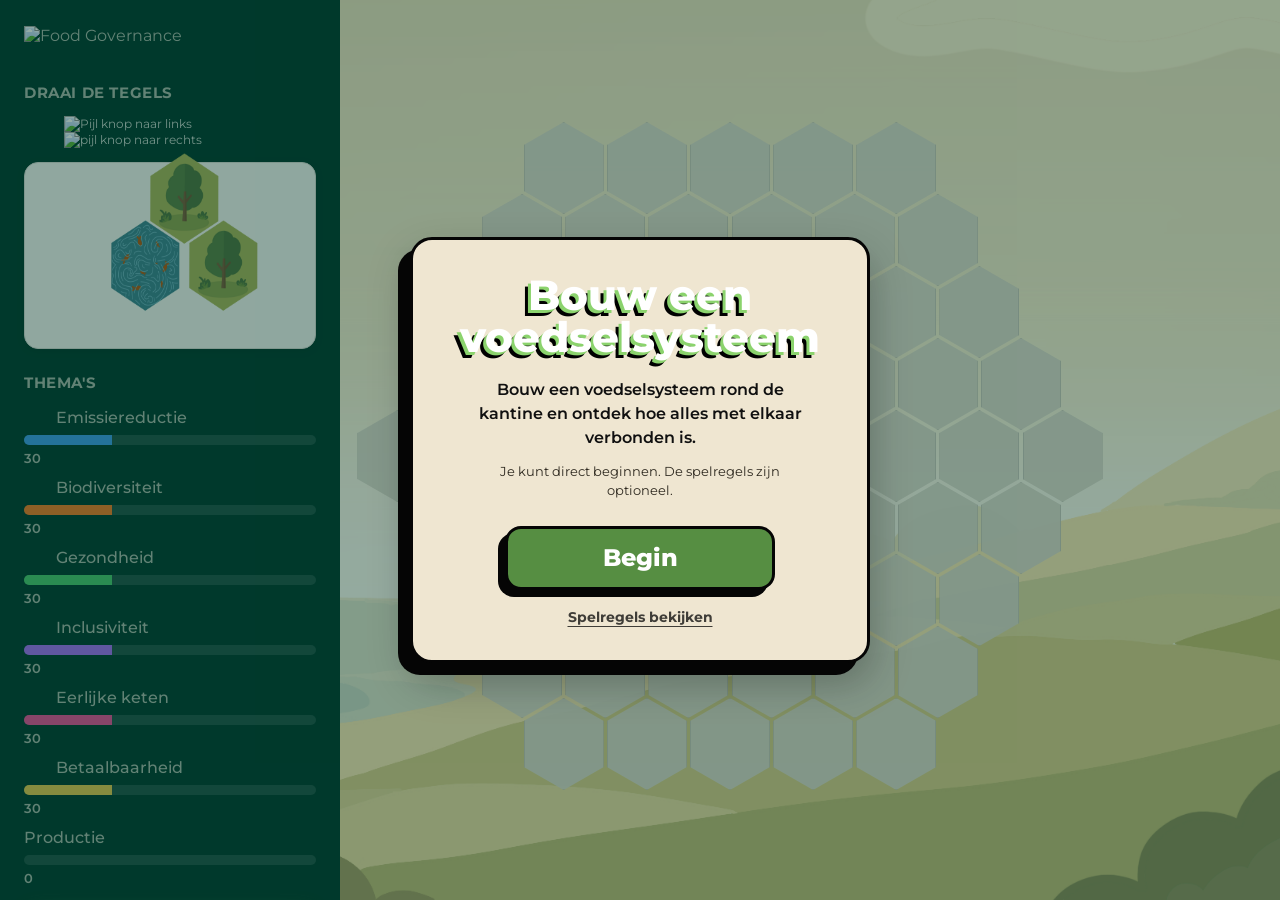
==== index.html @ 9ff43019 "Add files via upload" ====
<!DOCTYPE html>
<html lang="nl">
<head>
    <meta charset="UTF-8">
    <meta name="viewport" content="width=device-width, initial-scale=1.0">
    <title>Voedselsysteem Game</title>

    <link rel="preconnect" href="https://fonts.googleapis.com">
    <link rel="preconnect" href="https://fonts.gstatic.com" crossorigin>

    <link href="https://fonts.googleapis.com/css2?family=Montserrat:wght@400;500;600;700;800&display=swap" rel="stylesheet">

    <link rel="stylesheet" href="style.css">
</head>
<body>

<div id="app">

    <aside id="sidebar">

        <div id="fgLogo">
            <img src="images/logofg.png" alt="Food Governance">
        </div>

        <section id="previewPanel">


            
            <div id="rotatieInfo">
                <h2> draai de tegels</h2>
                <img src="images/pijllinks.png" alt="Pijl knop naar links" width="60px">
                <img src="images/pijlrechts.png" alt="pijl knop naar rechts" width="60px">
                 <h2 class="sidebarTitel"></h2>
                 <div id="groepPreview"></div>

            </div>

        </section>

        <h3 class="sidebarTitel">
            Thema's
        </h3>

        <section id="statsPanel">

            <div class="stat emissiesStat">
                <label>Emissies</label>

                <div class="bar">
                    <div id="emissiesBar" class="fill emissies"></div>
                </div>

                <span id="emissiesValue">50</span>
            </div>

            <div class="stat bioStat">
                <label>Biodiversiteit</label>

                <div class="bar">
                    <div id="bioBar" class="fill bio"></div>
                </div>

                <span id="bioValue">50</span>
            </div>

            <div class="stat gezondheidStat">
                <label>Gezondheid</label>

                <div class="bar">
                    <div id="gezondheidBar" class="fill gezondheid"></div>
                </div>

                <span id="gezondheidValue">50</span>
            </div>

            <div class="stat inclusiviteitStat">
                <label>Inclusiviteit</label>

                <div class="bar">
                    <div id="inclusiviteitBar" class="fill inclusiviteit"></div>
                </div>

                <span id="inclusiviteitValue">50</span>
            </div>

            <div class="stat ketenStat">
                <label>Eerlijke keten</label>

                <div class="bar">
                    <div id="ketenBar" class="fill keten"></div>
                </div>

                <span id="ketenValue">50</span>
            </div>

            <div class="stat betaalbaarheidStat">
                <label>Betaalbaarheid</label>

                <div class="bar">
                    <div id="betaalbaarheidBar" class="fill betaalbaarheid"></div>
                </div>

                <span id="betaalbaarheidValue">50</span>
            </div>

            <div class="stat productieStat">
                <label>Productie</label>

                <div class="bar">
                    <div id="productieBar" class="fill productie"></div>
                </div>

                <span id="productieValue">50</span>
            </div>

        </section>

        <a href="prototype.html" id="verderBtn">
            Verder naar tool →
        </a>

    </aside>

    <main id="gameArea">

        <div id="backgroundLayerA" class="backgroundLayer active"></div>
<div id="backgroundLayerB" class="backgroundLayer"></div>

        <div id="boardWrapper">
            <div id="hexBoard"></div>
        </div>

        <div id="cursorPreview"></div>

    </main>

</div>

<script src="script.js"></script>

</body>
</html>
---- style.css ----
@import url('https://fonts.googleapis.com/css2?family=Montserrat:wght@400;500;600;700;800&display=swap');

*{
    margin:0;
    padding:0;
    box-sizing:border-box;
}

html,
body{
    width:100%;
    height:100%;
    overflow:hidden;
    font-family:'Montserrat', sans-serif;
}

body{
    background:#F3F1EF;
}

#app{
    display:flex;
    width:100vw;
    height:100vh;
}

/* ======================
   SIDEBAR
====================== */

#sidebar{
    width:340px;
    min-width:340px;

    background:#00392C;

    padding:26px 24px;

    overflow-y:auto;

    z-index:10;

    color:#A8B6AA;

    display:flex;
    flex-direction:column;
}

#fgLogo{
    margin-bottom:28px;
}

#fgLogo img{
    width:220px;
    display:block;
}

/* ======================
   TITELS
====================== */

.sidebarTitel,
#previewPanel h2{
    font-size:15px;

    font-weight:700;

    text-transform:uppercase;

    letter-spacing:.6px;

    color:#A8B6AA;

    margin-bottom:14px;
}

/* ======================
   PREVIEW
====================== */

#previewPanel{
    margin-bottom:24px;
}

#groepPreview{
    height:140pt;

    background:#F7F6F3;

    border:1px solid #D8D8D3;

    border-radius:14px;

    display:flex;
    justify-content:center;
    align-items:center;

    box-shadow:
        0 2px 8px rgba(0,0,0,.08);
}

#rotatieInfo{
    margin-top:10px;

    font-size:12px;

    color:#A8B6AA;
}

#rotatieInfo img{
    margin-left: 40px;
}

/* ======================
   THEMA'S
====================== */

#statsPanel{
    display:flex;
    flex-direction:column;
    gap:10px;
}

.stat{
    display:flex;
    flex-direction:column;

    gap:5px;
}

.stat label{
    position:relative;

    display:flex;
    align-items:center;

    min-height:24px;

    padding-left:32px;

    font-size:16px;

    font-weight:500;

    color:#A8B6AA;

    line-height:1.2;
}

/* ICONEN */

.emissiesStat label::before,
.bioStat label::before,
.gezondheidStat label::before,
.inclusiviteitStat label::before,
.ketenStat label::before,
.betaalbaarheidStat label::before{
    content:"";

    position:absolute;

    left:0;

    width:20px;

    height:20px;

    background-size:contain;

    background-repeat:no-repeat;

    background-position:center;
}

.emissiesStat label::before{
    background-image:url("images/Emissiesic.png");
}

.bioStat label::before{
    background-image:url("images/biodiversiteitic.png");
}

.gezondheidStat label::before{
    background-image:url("images/gezondheidic.png");
}

.inclusiviteitStat label::before{
    background-image:url("images/inclusiviteitic.png");
}

.ketenStat label::before{
    background-image:url("images/eerlijkeketenic.png");
}

.betaalbaarheidStat label::before{
    background-image:url("images/betaalbaarheidic.png");
}

.bar{
    height:10px;

    background:rgba(255,255,255,.12);

    border-radius:999px;

    overflow:hidden;
}

.fill{
    height:100%;

    width:50%;

    transition:width .4s;
}

#rotatieInfo{
    margin-top:10px;

    font-size:12px;

    color:#C7D2CC;
}

/* ======================
   WAARDES
====================== */

.stat span{
    font-size:13px;

    font-weight:600;

    color:#A8B6AA;
}

/* ======================
   FOOD GOVERNANCE KLEUREN
====================== */

.bio{
    background:#F47A22;
}

.gezondheid{
    background:#49C66D;
}

.inclusiviteit{
    background:#A56CF4;
}

.emissies{
    background:#3E9AE8;
}

.keten{
    background:#E84D95;
}

.betaalbaarheid{
    background:#E4C64D;
}

.productie{
    background:#7DBA42;
}

/* Productie heeft geen icoon */

.productieStat label{
    padding-left:0;
}

/* ======================
   VERDER KNOP
====================== */

#verderBtn{
    display:flex;
    justify-content:center;
    align-items:center;

    width:100%;

    height:78px;

    margin-top:24px;

    background:#568E42;

    color:white;

    text-decoration:none;

    font-size:22px;

    font-weight:500;

    border-radius:28px;

    border:2px solid rgba(255,255,255,.25);

    box-shadow:
        0 10px 24px rgba(0,0,0,.28),
        0 0 18px rgba(111,181,89,.35);

    transition:
        transform .15s ease,
        box-shadow .15s ease,
        background .15s ease;
}

#verderBtn:hover{
    background:#609949;

    transform:translateY(-2px);

    box-shadow:
        0 14px 30px rgba(0,0,0,.32),
        0 0 22px rgba(111,181,89,.45);
}
/* ======================
   MELDINGEN
====================== */

#meldingPanel{
    margin-top:24px;
}

#meldingen{
    min-height:100px;

    padding:12px;

    background:#F7F6F3;

    border:1px solid #D8D8D3;

    border-radius:12px;

    color:#3F5948;
}

/* ======================
   SPEELVELD
====================== */

#gameArea{
    position:relative;

    flex:1;

    overflow:hidden;

    background:#F3F1EF;
}

/* ======================
   ACHTERGROND
====================== */

.backgroundLayer{
    position:absolute;
    inset:0;

    background-image:url("images/Normaal.png");
    background-size:cover;
    background-position:center;

    opacity:0;

    transition:opacity 2.5s ease;

    z-index:0;
}

.backgroundLayer.active{
    opacity:1;
}

/* ======================
   BOARD
====================== */

#boardWrapper{
    position:relative;

    width:100%;
    height:100%;

    display:flex;

    justify-content:center;

    align-items:center;

    z-index:2;
}

#hexBoard{
    position:relative;

    width:1000px;

    height:900px;

    margin-top:220px;
}

/* ======================
   HEX
====================== */

.hex{
    position:absolute;

    width:80px;

    height:92px;

    cursor:pointer;

    overflow:hidden;

    transition:
        transform .15s ease,
        filter .15s ease;
}

.hex:hover{
    transform:scale(1.05);

    filter:brightness(1.03);
}

.hex img{
    display:block;

    width:100%;

    height:100%;

    object-fit:cover;
}

/* ======================
   LEGE TEGEL
====================== */

.hex.empty{
    clip-path: polygon(
        50% 0%,
        100% 25%,
        100% 75%,
        50% 100%,
        0% 75%,
        0% 25%
    );

    background:rgba(225,219,206,.95);

    border:1px solid rgba(110,110,110,.18);
}

.hex.empty:hover{
    background:rgba(233,228,217,.98);
}

/* ======================
   CURSOR PREVIEW
====================== */

#cursorPreview{
    position:absolute;

    pointer-events:none;

    z-index:50;
}

.placement-preview{
    position:absolute;

    width:80px;
    height:92px;

    pointer-events:none;

    z-index:80;

    object-fit:cover;
}

/* ======================
   SCROLLBAR
====================== */

#sidebar::-webkit-scrollbar{
    width:8px;
}

#sidebar::-webkit-scrollbar-track{
    background:transparent;
}

#sidebar::-webkit-scrollbar-thumb{
    background:rgba(255,255,255,.18);

    border-radius:999px;
}

#sidebar::-webkit-scrollbar-thumb:hover{
    background:rgba(255,255,255,.28);
}



/* ======================
   TOAST MELDINGEN
====================== */

#messageToast{
    position:absolute;
    top:24px;
    right:24px;
    z-index:200;
    width:360px;
    display:flex;
    flex-direction:column;
    gap:10px;
}

.message-toast-item{
    padding:14px 18px;
    border-radius:14px;
    background:rgba(0,57,44,.92);
    color:#F7F6F3;
    font-size:14px;
    line-height:1.4;
    box-shadow:0 8px 24px rgba(0,0,0,.22);
    opacity:0;
    transform:translateY(-8px);
    transition:opacity .25s ease, transform .25s ease;
}

.message-toast-item.is-visible{
    opacity:1;
    transform:translateY(0);
}

/* ======================
   STARTSCHERM
====================== */

/* ======================
   STARTSCHERM
====================== */

#startOverlay{
    position:fixed;
    inset:0;
    z-index:500;

    background:rgba(0,57,44,.42);

    display:flex;
    align-items:center;
    justify-content:center;
}

#startModal{
    position:relative;

    width:min(460px, 86vw);

    padding:34px 34px 30px;

    background:#EFE6D1;

    border:3px solid #050505;
    border-radius:22px;

    box-shadow:
        -12px 12px 0 #050505,
        0 18px 42px rgba(0,0,0,.28);

    color:#050505;

    font-family:'Montserrat', sans-serif;

    text-align:center;
}

#startModal h1{
    font-size:42px;


    line-height:1;

    font-weight:800;

    margin-bottom:20px;
    

  color: white;

text-shadow:
    -3px 3px 0 #8BD36D,
    -6px 6px 0 black;

        
}

.start-text{
    max-width:340px;

    margin:0 auto 12px;

    font-size:16px;
    line-height:1.5;

    font-weight:600;

    color:#101010;
}

.start-note{
    max-width:330px;

    margin:0 auto 26px;

    font-size:13px;
    line-height:1.45;

    color:#2F2A20;
}

.start-buttons{
    display:flex;
    flex-direction:column;
    align-items:center;

    gap:14px;
}

.start-button{
    font-family:'Montserrat', sans-serif;

    cursor:pointer;

    transition:
        transform .12s ease,
        box-shadow .12s ease,
        background .12s ease;
}

.start-button-primary{
    width:270px;
    height:64px;

    border:3px solid #050505;
    border-radius:16px;

    background:#568E42;

    color:white;

    font-size:24px;
    font-weight:800;

    box-shadow:-7px 7px 0 #050505;
}

.start-button-primary:hover{
    background:#609949;

    transform:translate(-2px, -2px);

    box-shadow:-9px 9px 0 #050505;
}

.start-button-secondary{
    border:none;

    background:transparent;

    color:#050505;

    font-size:14px;
    font-weight:700;

    text-decoration:underline;
    text-underline-offset:4px;

    opacity:.75;

    padding:4px 8px;
}

.start-button-secondary:hover{
    opacity:1;
}
/* ======================
   SPELREGELS POPUP
====================== */

#rulesOverlay{
    position:fixed;
    inset:0;
    z-index:700;
    background:rgba(0,0,0,.55);
    display:flex;
    align-items:center;
    justify-content:center;
}

#rulesOverlay{
    position:fixed;
    inset:0;
    z-index:700;

    background:rgba(0,0,0,.55);

    display:flex;
    align-items:center;
    justify-content:center;

    padding:40px;
}

#rulesOverlay img{
    width:min(950px, 96vw);
    height:auto;

    border-radius:16px;
    box-shadow:0 18px 60px rgba(0,0,0,.35);
}

#rulesOverlay{
    overflow-y:auto;
    align-items:flex-start;
}

/* ======================
   EINDSCHERM
====================== */
/* ======================
   EINDSCHERM
====================== */

#endOverlay{
    position:fixed;
    inset:0;
    z-index:800;

    background:rgba(0,57,44,.24);
    backdrop-filter:blur(.5px);

    display:flex;
    align-items:center;
    justify-content:flex-start;

    padding:50px;
}

#endModal{
    width:min(420px, 82vw);

    padding:30px;

    background:#EFE6D1;

    border:3px solid #050505;
    border-radius:24px;

    box-shadow:
        -12px 12px 0 #050505,
        0 18px 42px rgba(0,0,0,.28);

    color:#050505;

    font-family:'Montserrat', sans-serif;
}

#endModal h1{
    font-size:34px;
    line-height:1;
    font-weight:800;

    margin-bottom:14px;

    color:#00392C;
}

.end-intro{
    font-size:15px;
    line-height:1.5;

    margin-bottom:20px;

    color:#1E1E1E;
}

.end-results{
    display:flex;
    flex-direction:column;
    gap:8px;
}

.end-result{
    display:flex;
    justify-content:space-between;
    align-items:center;

    padding:10px 12px;

    background:#F7F6F3;

    border:2px solid #050505;
    border-radius:12px;

    box-shadow:-4px 4px 0 rgba(0,0,0,.85);
}

.end-result span:first-child{
    font-weight:800;
}

.end-result.passed{
    background:#E1F2D8;
}

.end-result.failed{
    background:#F4D3C8;
}

.end-restart-button{
    display:flex;
    justify-content:center;
    align-items:center;

    margin:22px auto 0;

    width:270px;
    height:54px;

    border:3px solid #050505;
    border-radius:16px;

    background:#F7F6F3;

    color:#050505;

    font-family:'Montserrat', sans-serif;
    font-size:18px;
    font-weight:800;

    cursor:pointer;

    box-shadow:-6px 6px 0 #050505;

    transition:
        transform .12s ease,
        box-shadow .12s ease,
        background .12s ease;
}

.end-restart-button:hover{
    transform:translate(-2px, -2px);

    box-shadow:-8px 8px 0 #050505;

    background:white;
}

.end-tool-link{
    display:flex;
    justify-content:center;
    align-items:center;

    margin:18px auto 0;

    width:270px;
    height:62px;

    border:3px solid #050505;
    border-radius:16px;

    background:#568E42;

    color:white;

    text-decoration:none;

    font-size:20px;
    font-weight:800;

    box-shadow:-7px 7px 0 #050505;

    transition:
        transform .12s ease,
        box-shadow .12s ease,
        background .12s ease;
}

.end-tool-link:hover{
    background:#609949;

    transform:translate(-2px, -2px);

    box-shadow:-9px 9px 0 #050505;
}
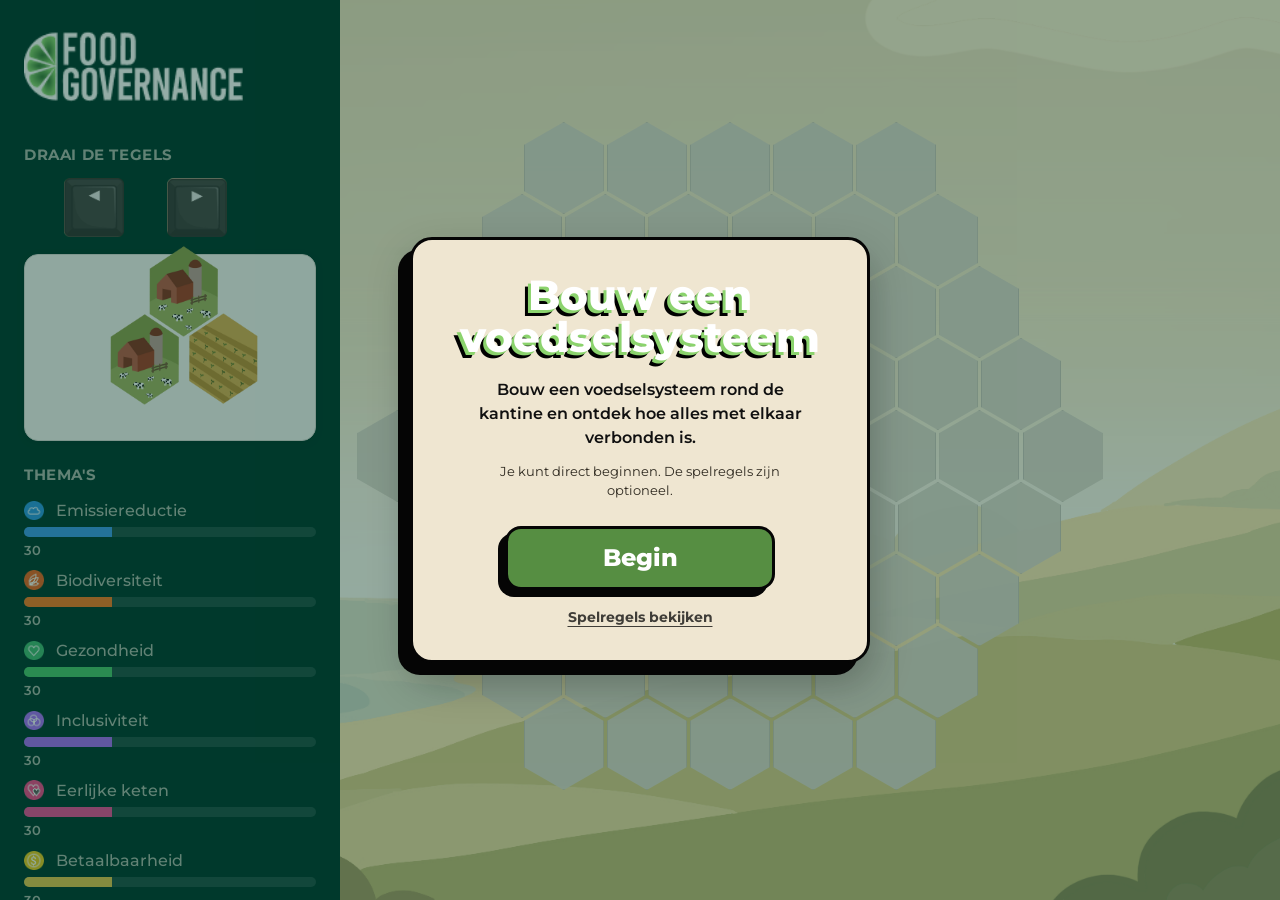
==== commit a5d2dc73: "Add files via upload" ====
--- a/index.html
+++ b/index.html
@@ -3,7 +3,7 @@
 <head>
     <meta charset="UTF-8">
     <meta name="viewport" content="width=device-width, initial-scale=1.0">
-    <title>Voedselsysteem Game</title>
+    <title>Terra Tiles</title>
 
     <link rel="preconnect" href="https://fonts.googleapis.com">
     <link rel="preconnect" href="https://fonts.gstatic.com" crossorigin>
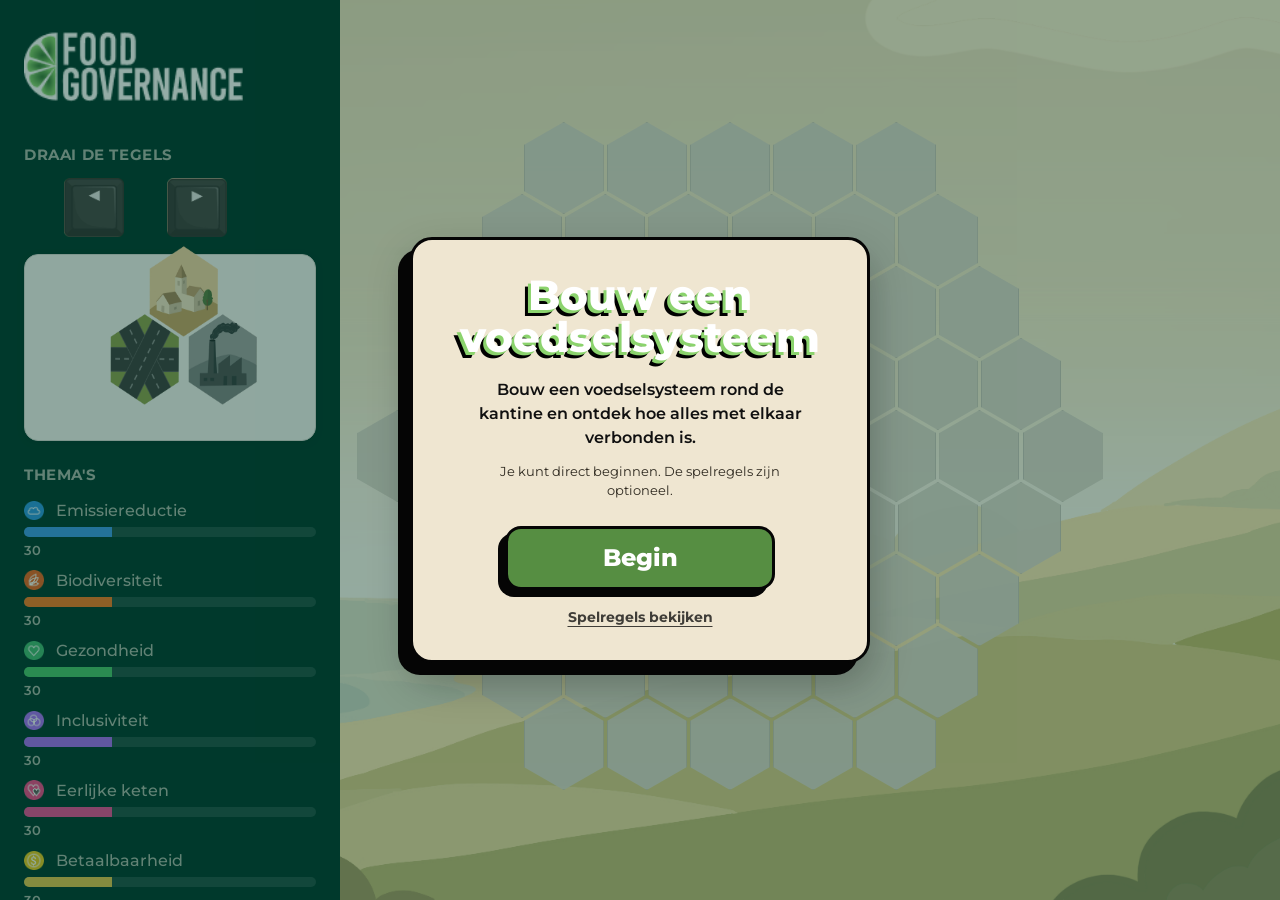
==== commit 6588a0f1: "Add files via upload" ====
--- a/index.html
+++ b/index.html
@@ -115,6 +115,10 @@
 
         </section>
 
+        <button id="rulesBtnFixed" class="start-button-secondary">
+            Spelregels bekijken
+        </button>
+
         <a href="prototype.html" id="verderBtn">
             Verder naar tool →
         </a>
--- a/style.css
+++ b/style.css
@@ -465,6 +465,13 @@
 
 .hex.empty:hover{
     background:rgba(233,228,217,.98);
+}
+
+
+#rulesBtnFixed {
+ color: white;
+ letter-spacing: 2pt;
+ font-weight: lighter;
 }
 
 /* ======================
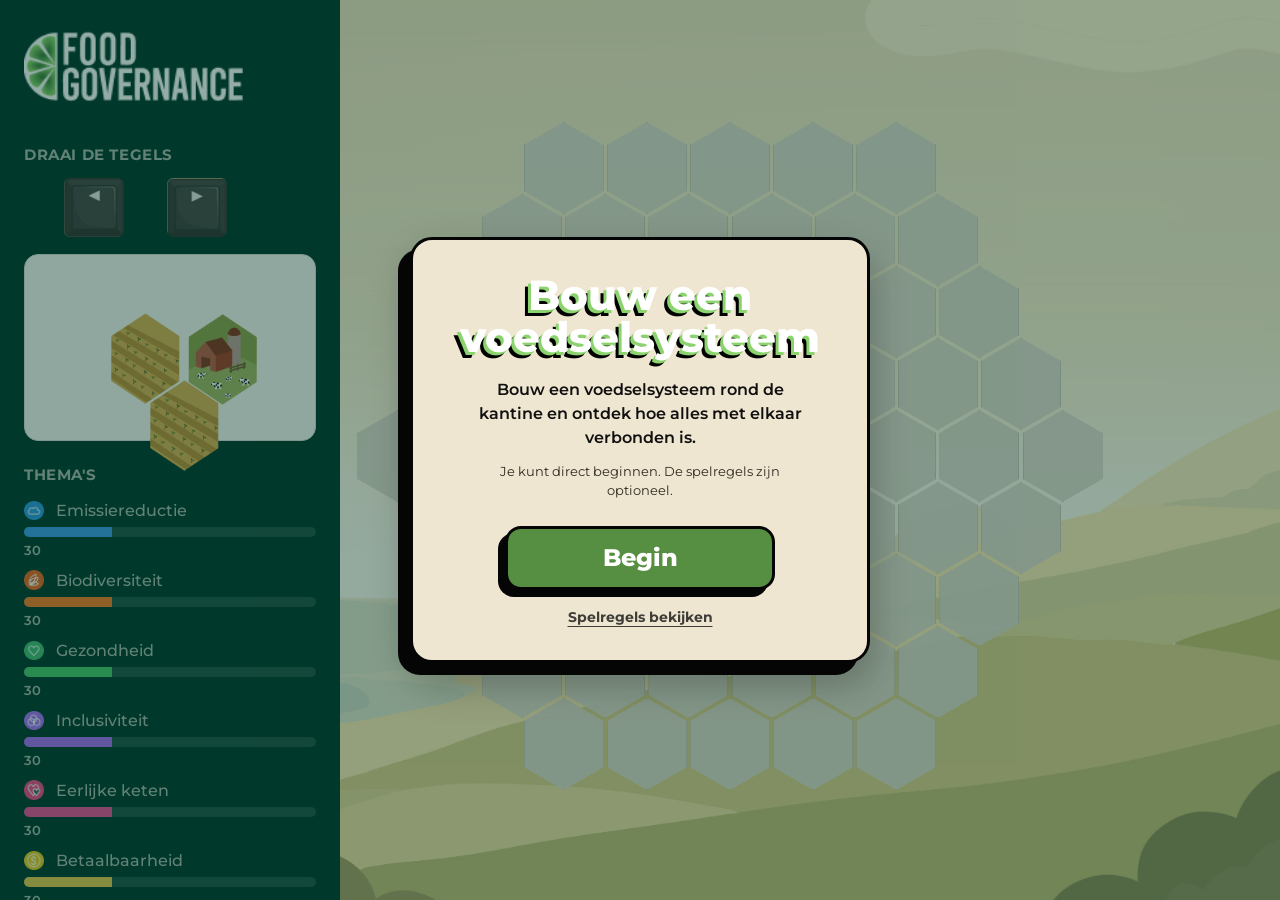
==== commit a9d4bad7: "Add files via upload" ====
--- a/index.html
+++ b/index.html
@@ -115,9 +115,9 @@
 
         </section>
 
-        <button id="rulesBtnFixed" class="start-button-secondary">
-            Spelregels bekijken
-        </button>
+      <button id="rulesBtnFixed" class="start-button start-button-secondary">
+    Spelregels bekijken
+</button>
 
         <a href="prototype.html" id="verderBtn">
             Verder naar tool →
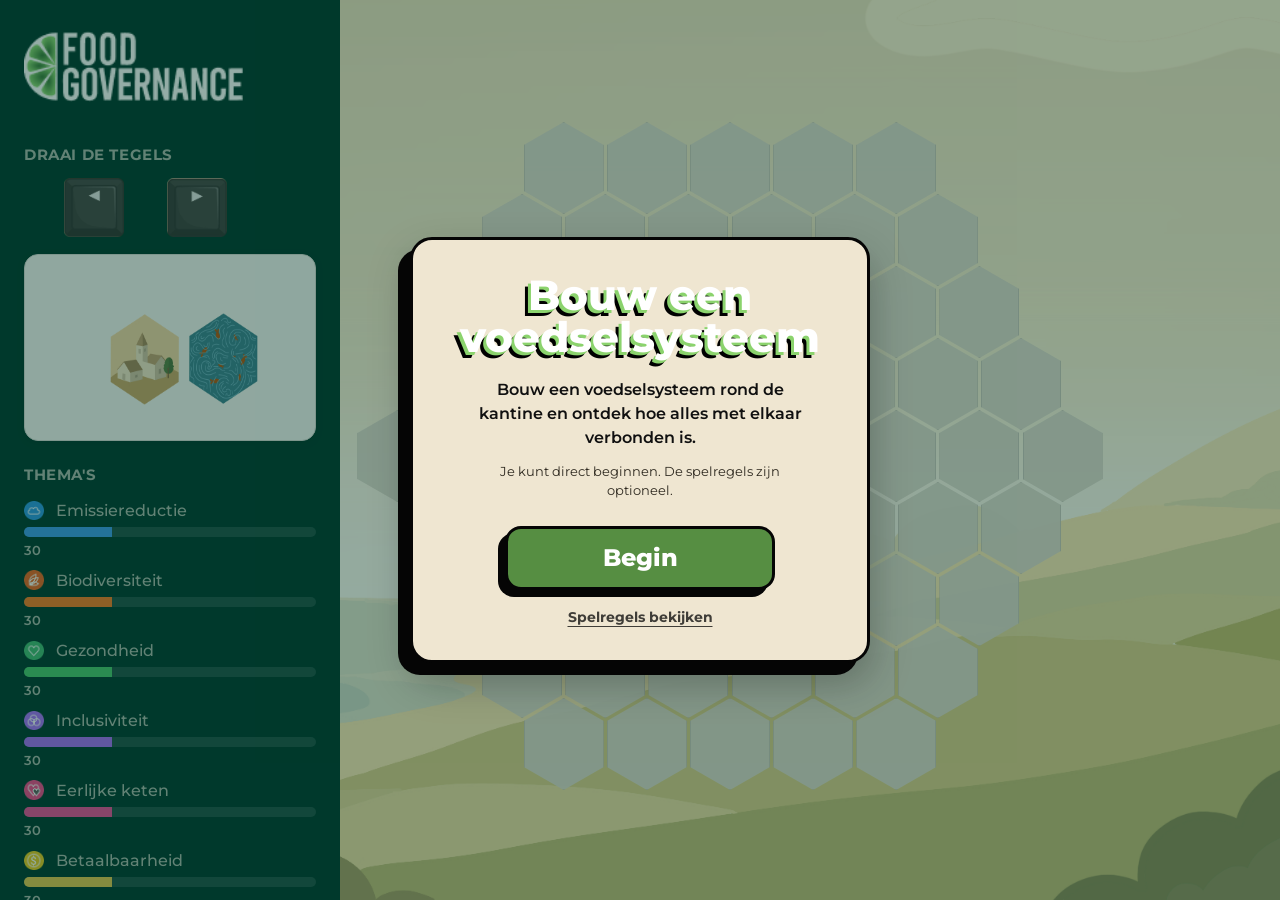
==== commit 18d2cd9a: "Add files via upload" ====
--- a/index.html
+++ b/index.html
@@ -3,7 +3,7 @@
 <head>
     <meta charset="UTF-8">
     <meta name="viewport" content="width=device-width, initial-scale=1.0">
-    <title>Terra Tiles</title>
+    <title>Food Navigator - Game</title>
 
     <link rel="preconnect" href="https://fonts.googleapis.com">
     <link rel="preconnect" href="https://fonts.gstatic.com" crossorigin>
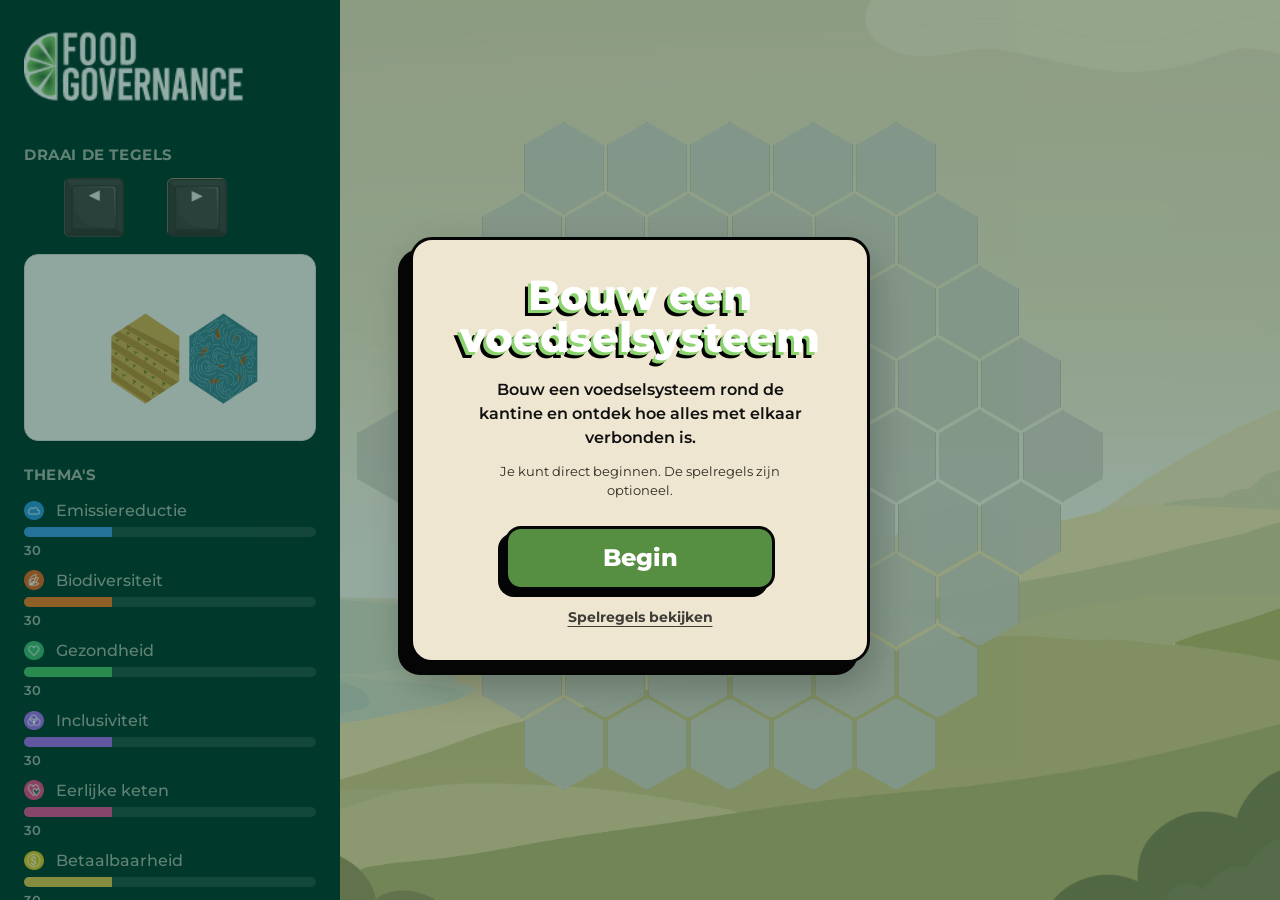
==== commit 81eefaf8: "Update index.html" ====
--- a/index.html
+++ b/index.html
@@ -120,7 +120,7 @@
 </button>
 
         <a href="prototype.html" id="verderBtn">
-            Verder naar tool →
+            Verder naar food navigator →
         </a>
 
     </aside>
@@ -143,4 +143,4 @@
 <script src="script.js"></script>
 
 </body>
-</html>+</html>
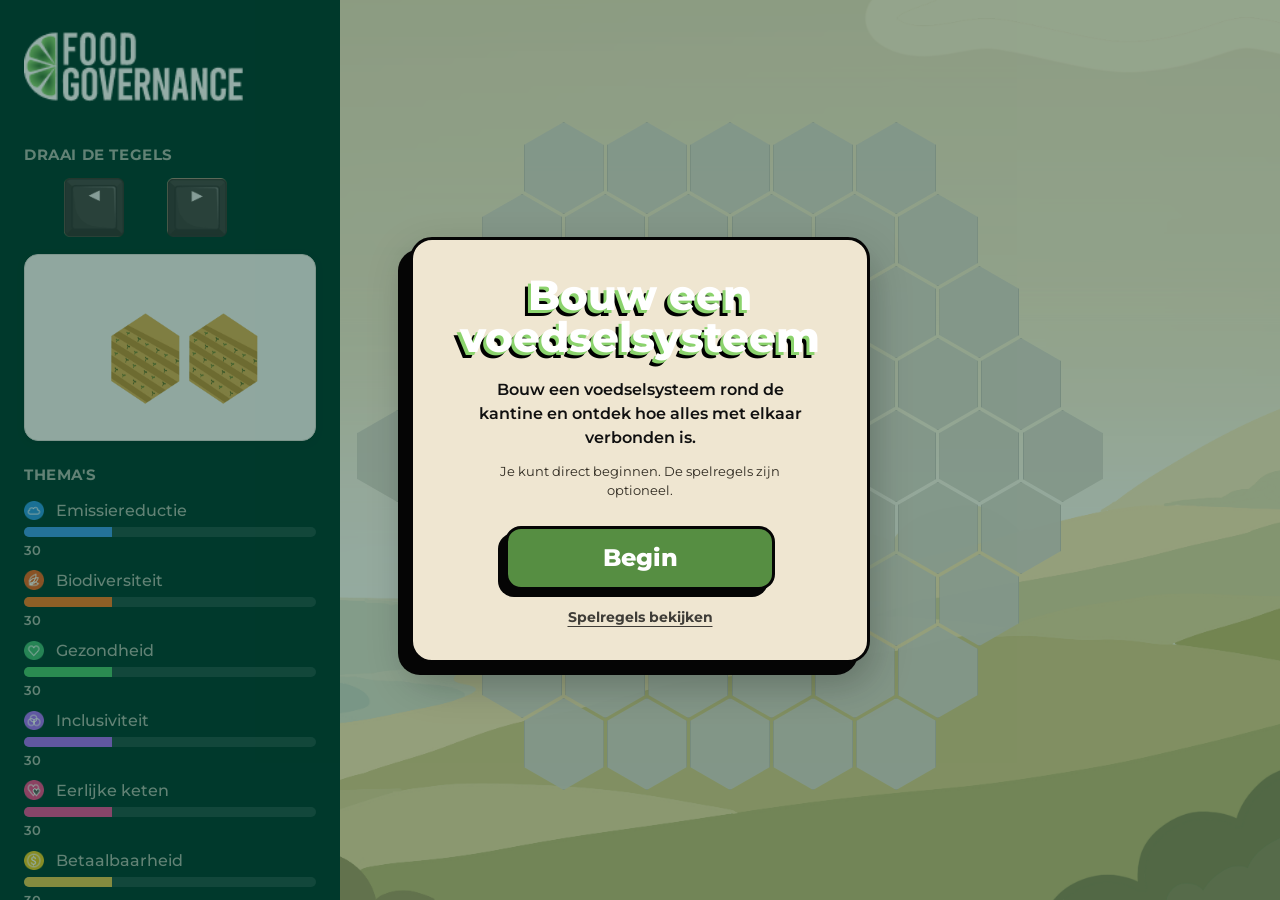
==== commit 192c9b06: "Update index.html" ====
--- a/index.html
+++ b/index.html
@@ -120,7 +120,7 @@
 </button>
 
         <a href="prototype.html" id="verderBtn">
-            Verder naar food navigator →
+            Verder naar tool →
         </a>
 
     </aside>
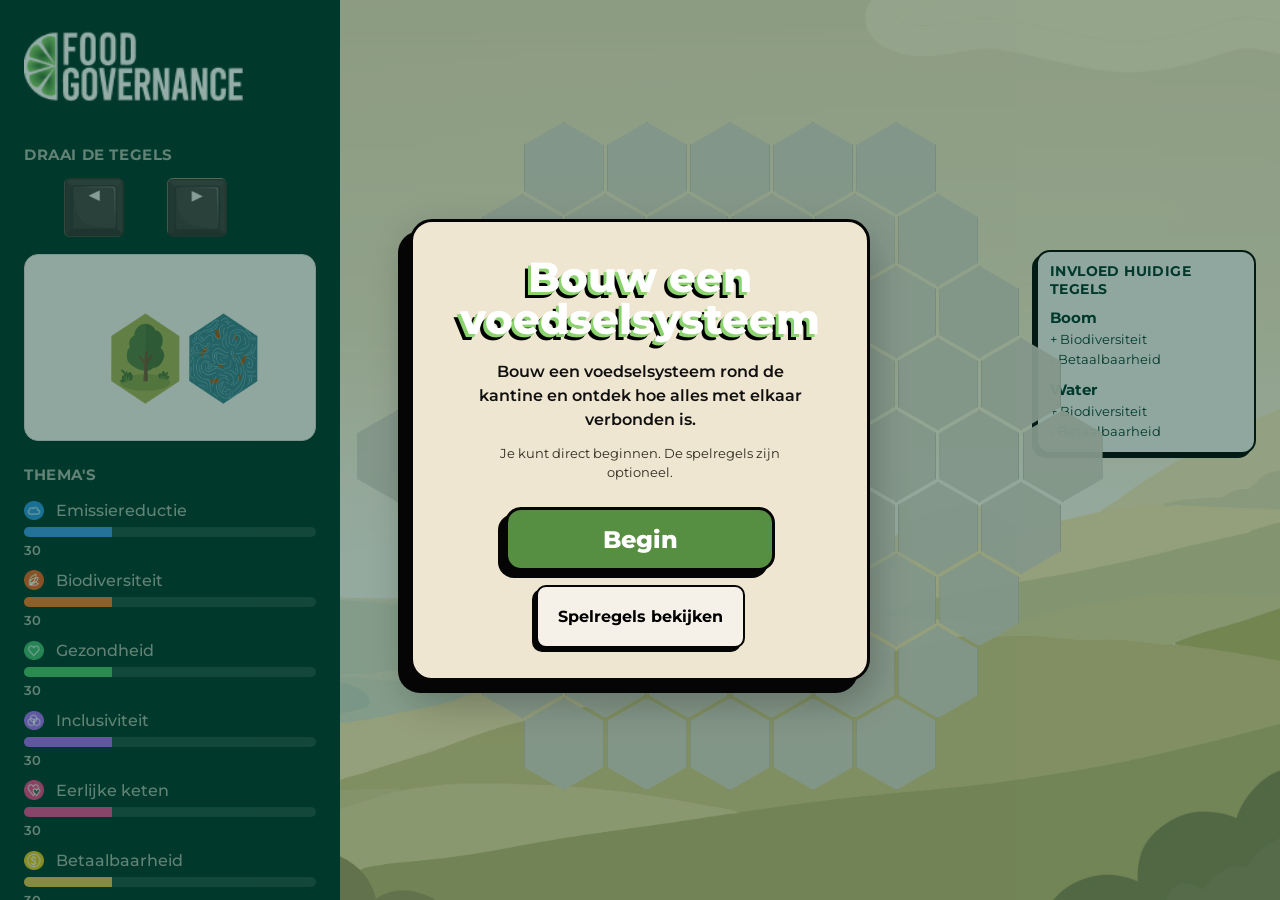
==== commit 8379e522: "Add files via upload" ====
--- a/index.html
+++ b/index.html
@@ -28,8 +28,15 @@
             
             <div id="rotatieInfo">
                 <h2> draai de tegels</h2>
-                <img src="images/pijllinks.png" alt="Pijl knop naar links" width="60px">
-                <img src="images/pijlrechts.png" alt="pijl knop naar rechts" width="60px">
+            <img id="rotateLeft"
+     src="images/pijllinks.png"
+     alt="Pijl knop naar links"
+     width="60px">
+
+<img id="rotateRight"
+     src="images/pijlrechts.png"
+     alt="Pijl knop naar rechts"
+     width="60px">
                  <h2 class="sidebarTitel"></h2>
                  <div id="groepPreview"></div>
 
@@ -143,4 +150,4 @@
 <script src="script.js"></script>
 
 </body>
-</html>
+</html>
--- a/style.css
+++ b/style.css
@@ -505,6 +505,7 @@
 
 #sidebar::-webkit-scrollbar{
     width:8px;
+ 
 }
 
 #sidebar::-webkit-scrollbar-track{
@@ -512,15 +513,15 @@
 }
 
 #sidebar::-webkit-scrollbar-thumb{
-    background:rgba(255,255,255,.18);
+    background:rgba(255,255,255,.35);
 
     border-radius:999px;
+      
 }
 
 #sidebar::-webkit-scrollbar-thumb:hover{
-    background:rgba(255,255,255,.28);
-}
-
+    background:rgba(255,255,255,.5);
+}
 
 
 /* ======================
@@ -543,7 +544,7 @@
     border-radius:14px;
     background:rgba(0,57,44,.92);
     color:#F7F6F3;
-    font-size:14px;
+    font-size:18px;
     line-height:1.4;
     box-shadow:0 8px 24px rgba(0,0,0,.22);
     opacity:0;
@@ -688,25 +689,23 @@
 }
 
 .start-button-secondary{
-    border:none;
-
-    background:transparent;
-
-    color:#050505;
-
-    font-size:14px;
-    font-weight:700;
-
-    text-decoration:underline;
-    text-underline-offset:4px;
-
-    opacity:.75;
-
-    padding:4px 8px;
+    background:#F6F1E8;
+
+    border:2px solid #050505;
+    font-size: medium;
+    font-weight: bold;
+
+    box-shadow:-4px 4px 0 #050505;
+
+    transition:.2s ease;
+    padding: 20px;
+    border-radius: 10px;
 }
 
 .start-button-secondary:hover{
-    opacity:1;
+    transform:translateY(-2px);
+
+    box-shadow:-6px 6px 0 #050505;
 }
 /* ======================
    SPELREGELS POPUP
@@ -917,4 +916,75 @@
     transform:translate(-2px, -2px);
 
     box-shadow:-9px 9px 0 #050505;
+}
+
+#currentEffects{
+    position:absolute;
+    top:250px;   /* iets lager */
+    right:24px;
+
+    width:220px;
+
+    padding:10px 12px;
+
+    background:#F7F6F3;
+
+    border:2px solid #050505;
+    border-radius:14px;
+
+    color:#00392C;
+
+    box-shadow:-4px 4px 0 #050505;
+}
+
+#currentEffects h3{
+    font-size:11px;
+    margin-bottom:8px;
+    text-transform:uppercase;
+    letter-spacing:.4px;
+}
+
+.effectTile{
+    margin-bottom:8px;
+}
+
+.effectTile:last-child{
+    margin-bottom:0;
+}
+
+.effectTile strong{
+    display:block;
+    margin-bottom:3px;
+    font-size:13px;
+}
+
+.effectTile p{
+    font-size:12px;
+    line-height:1.25;
+    margin:1px 0;
+}
+#currentEffects h3{
+    font-size:14px;
+    margin-bottom:10px;
+    text-transform:uppercase;
+}
+
+.effectTile{
+    margin-bottom:12px;
+}
+
+.effectTile:last-child{
+    margin-bottom:0;
+}
+
+.effectTile strong{
+    display:block;
+    margin-bottom:4px;
+    font-size:15px;
+}
+
+.effectTile p{
+    font-size:13px;
+    line-height:1.35;
+    margin:2px 0;
 }
